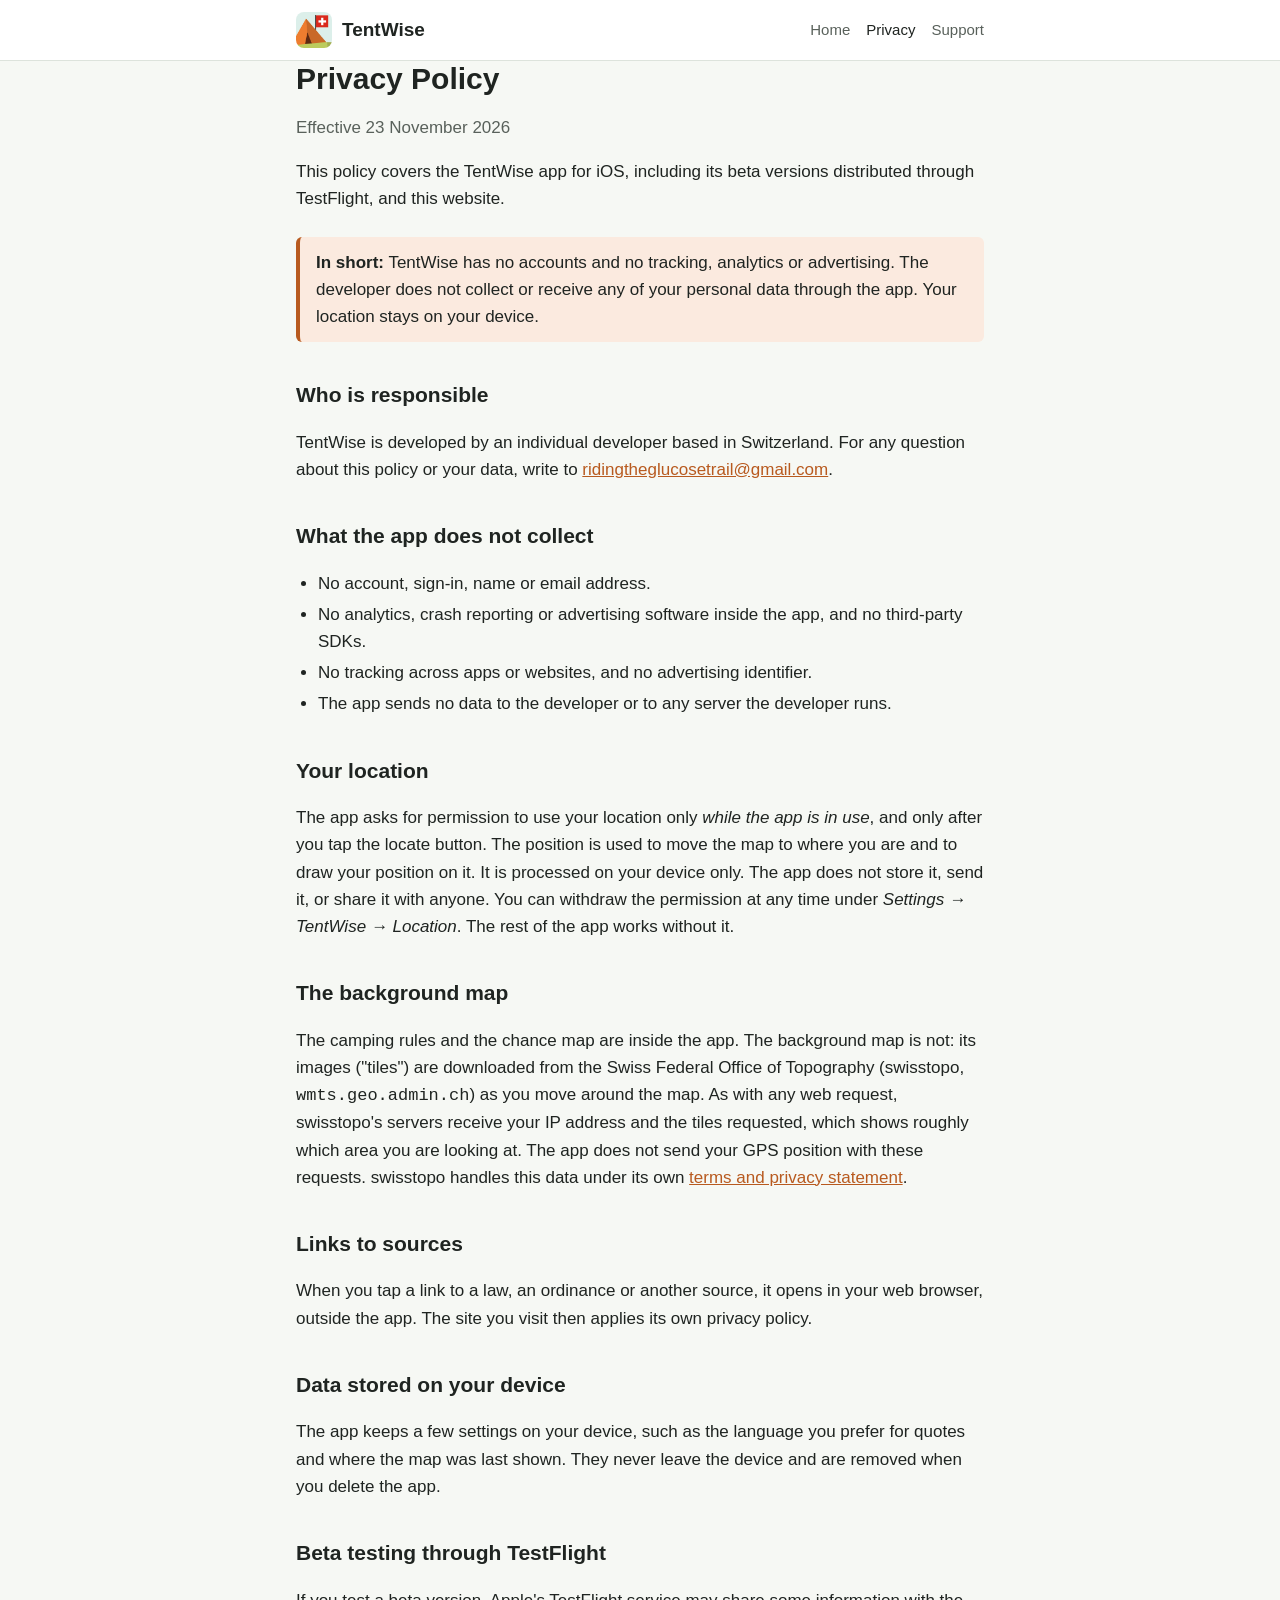
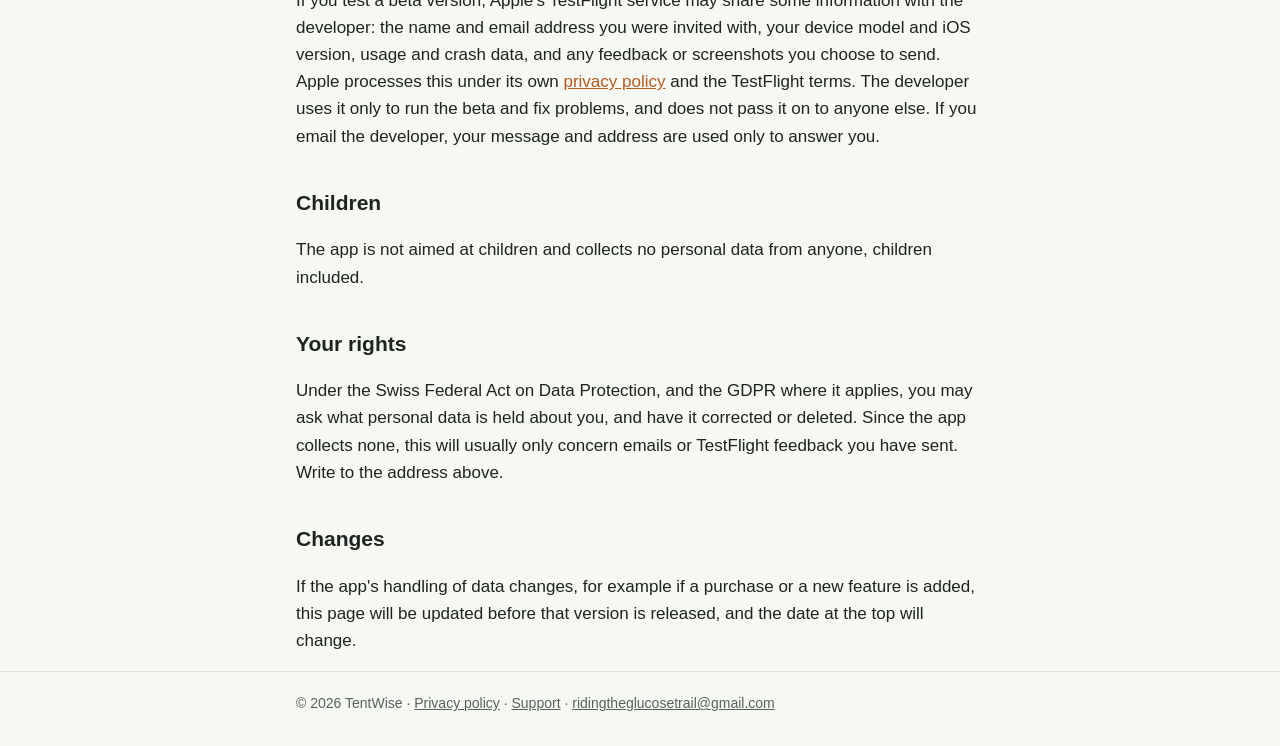
==== privacy.html @ beac7eb0 "TentWise website: home, privacy policy, support Co-Authored-By: Claude Opus 5.5 <noreply@anthropic.c" ====
<!doctype html>
<html lang="en">
<head>
<meta charset="utf-8">
<meta name="viewport" content="width=device-width, initial-scale=1">
<title>Privacy Policy — TentWise</title>
<meta name="description" content="How the TentWise app handles your data: no account, no tracking, location only on request and never sent anywhere.">
<link rel="icon" href="icon.png">
<link rel="apple-touch-icon" href="apple-touch-icon.png">
<link rel="stylesheet" href="style.css">
</head>
<body>
<header class="site"><div class="wrap">
  <a class="brand" href="./"><img src="icon.png" alt="">TentWise</a>
  <nav><a href="./">Home</a><a href="privacy.html" aria-current="page">Privacy</a><a href="support.html">Support</a></nav>
</div></header>

<main class="wrap">
  <h1>Privacy Policy</h1>
  <p class="muted">Effective 23 November 2026</p>

  <p>This policy covers the TentWise app for iOS, including its beta versions
  distributed through TestFlight, and this website.</p>

  <div class="note"><strong>In short:</strong> TentWise has no accounts and no
  tracking, analytics or advertising. The developer does not collect or receive
  any of your personal data through the app. Your location stays on your device.</div>

  <h2>Who is responsible</h2>
  <p>TentWise is developed by an individual developer based in Switzerland. For any
  question about this policy or your data, write to
  <a href="mailto:ridingtheglucosetrail@gmail.com">ridingtheglucosetrail@gmail.com</a>.</p>

  <h2>What the app does not collect</h2>
  <ul>
    <li>No account, sign-in, name or email address.</li>
    <li>No analytics, crash reporting or advertising software inside the app, and
    no third-party SDKs.</li>
    <li>No tracking across apps or websites, and no advertising identifier.</li>
    <li>The app sends no data to the developer or to any server the developer runs.</li>
  </ul>

  <h2>Your location</h2>
  <p>The app asks for permission to use your location only <em>while the app is
  in use</em>, and only after you tap the locate button. The position is used to
  move the map to where you are and to draw your position on it. It is processed
  on your device only. The app does not store it, send it, or share it with anyone.
  You can withdraw the permission at any time under <em>Settings → TentWise →
  Location</em>. The rest of the app works without it.</p>

  <h2>The background map</h2>
  <p>The camping rules and the chance map are inside the app. The background map
  is not: its images ("tiles") are downloaded from the Swiss Federal Office of
  Topography (swisstopo, <code>wmts.geo.admin.ch</code>) as you move around the
  map. As with any web request, swisstopo's servers receive your IP address and the
  tiles requested, which shows roughly which area you are looking at. The app does
  not send your GPS position with these requests. swisstopo handles this data
  under its own
  <a href="https://www.admin.ch/en/terms-and-conditions">terms and
  privacy statement</a>.</p>

  <h2>Links to sources</h2>
  <p>When you tap a link to a law, an ordinance or another source, it opens in your
  web browser, outside the app. The site you visit then applies its own privacy
  policy.</p>

  <h2>Data stored on your device</h2>
  <p>The app keeps a few settings on your device, such as the language you prefer
  for quotes and where the map was last shown. They never leave the device and are
  removed when you delete the app.</p>

  <h2>Beta testing through TestFlight</h2>
  <p>If you test a beta version, Apple's TestFlight service may share some
  information with the developer: the name and email address you were invited
  with, your device model and iOS version, usage and crash data, and any feedback
  or screenshots you choose to send. Apple processes this under its own
  <a href="https://www.apple.com/legal/privacy/">privacy policy</a> and the TestFlight
  terms. The developer uses it only to run the beta and fix problems, and does not
  pass it on to anyone else. If you email the developer, your message and address
  are used only to answer you.</p>

  <h2>Children</h2>
  <p>The app is not aimed at children and collects no personal data from anyone,
  children included.</p>

  <h2>Your rights</h2>
  <p>Under the Swiss Federal Act on Data Protection, and the GDPR where it applies,
  you may ask what personal data is held about you, and have it corrected or
  deleted. Since the app collects none, this will usually only concern emails or
  TestFlight feedback you have sent. Write to the address above.</p>

  <h2>Changes</h2>
  <p>If the app's handling of data changes, for example if a purchase or a new
  feature is added, this page will be updated before that version is released,
  and the date at the top will change.</p>
</main>

<footer><div class="wrap">
  © 2026 TentWise · <a href="privacy.html">Privacy policy</a> · <a href="support.html">Support</a> ·
  <a href="mailto:ridingtheglucosetrail@gmail.com">ridingtheglucosetrail@gmail.com</a>
</div></footer>
</body>
</html>
---- style.css ----
:root {
  --bg: #f6f8f4;
  --surface: #ffffff;
  --text: #1f2421;
  --muted: #59615b;
  --line: #dde3dc;
  --accent: #b85a1f;
  --accent-soft: #fbeadf;
  --green: #6f7d2a;
  color-scheme: light dark;
}
@media (prefers-color-scheme: dark) {
  :root {
    --bg: #131614;
    --surface: #1c201d;
    --text: #e8ece7;
    --muted: #a2aba3;
    --line: #2e3430;
    --accent: #f0904d;
    --accent-soft: #33241a;
    --green: #bccb5e;
  }
}
* { box-sizing: border-box; }
html { -webkit-text-size-adjust: 100%; }
body {
  margin: 0;
  background: var(--bg);
  color: var(--text);
  font: 17px/1.6 -apple-system, BlinkMacSystemFont, "Segoe UI", Roboto, Helvetica, Arial, sans-serif;
}
a { color: var(--accent); }
a:hover { text-decoration-thickness: 2px; }
.wrap { max-width: 720px; margin: 0 auto; padding: 0 16px; }
header.site {
  border-bottom: 1px solid var(--line);
  background: var(--surface);
}
header.site .wrap {
  display: flex; align-items: center; gap: 12px; flex-wrap: wrap;
  padding-top: 12px; padding-bottom: 12px;
}
.brand { display: flex; align-items: center; gap: 10px; text-decoration: none; color: var(--text); font-weight: 700; font-size: 19px; }
.brand img { width: 36px; height: 36px; border-radius: 8px; }
nav { margin-left: auto; display: flex; gap: 16px; flex-wrap: wrap; }
nav a { color: var(--muted); text-decoration: none; font-size: 15px; }
nav a[aria-current="page"], nav a:hover { color: var(--text); }
main { padding: 32px 0 48px; }
.hero { display: flex; gap: 24px; align-items: center; flex-wrap: wrap; margin-bottom: 8px; }
.hero img { width: 112px; height: 112px; border-radius: 24px; box-shadow: 0 2px 10px rgba(0,0,0,.12); }
.hero h1 { margin: 0; font-size: 36px; line-height: 1.15; }
.hero p { margin: 4px 0 0; color: var(--muted); font-size: 19px; }
h1 { font-size: 30px; line-height: 1.2; margin: 0 0 8px; }
h2 { font-size: 21px; margin: 36px 0 8px; }
h3 { font-size: 17px; margin: 24px 0 4px; }
.lede { font-size: 19px; }
.muted { color: var(--muted); }
.note {
  background: var(--accent-soft);
  border-left: 4px solid var(--accent);
  padding: 12px 16px; border-radius: 6px; margin: 24px 0;
}
.card {
  background: var(--surface); border: 1px solid var(--line);
  border-radius: 10px; padding: 16px 20px; margin: 16px 0;
}
.card h3 { margin-top: 0; }
.button {
  display: inline-block; background: var(--accent); color: #fff;
  padding: 10px 18px; border-radius: 8px; text-decoration: none; font-weight: 600;
}
@media (prefers-color-scheme: dark) { .button { color: #131614; } }
ul { padding-left: 22px; }
li { margin: 4px 0; }
footer {
  border-top: 1px solid var(--line); color: var(--muted); font-size: 14px;
  padding: 20px 0 32px;
}
footer a { color: var(--muted); }
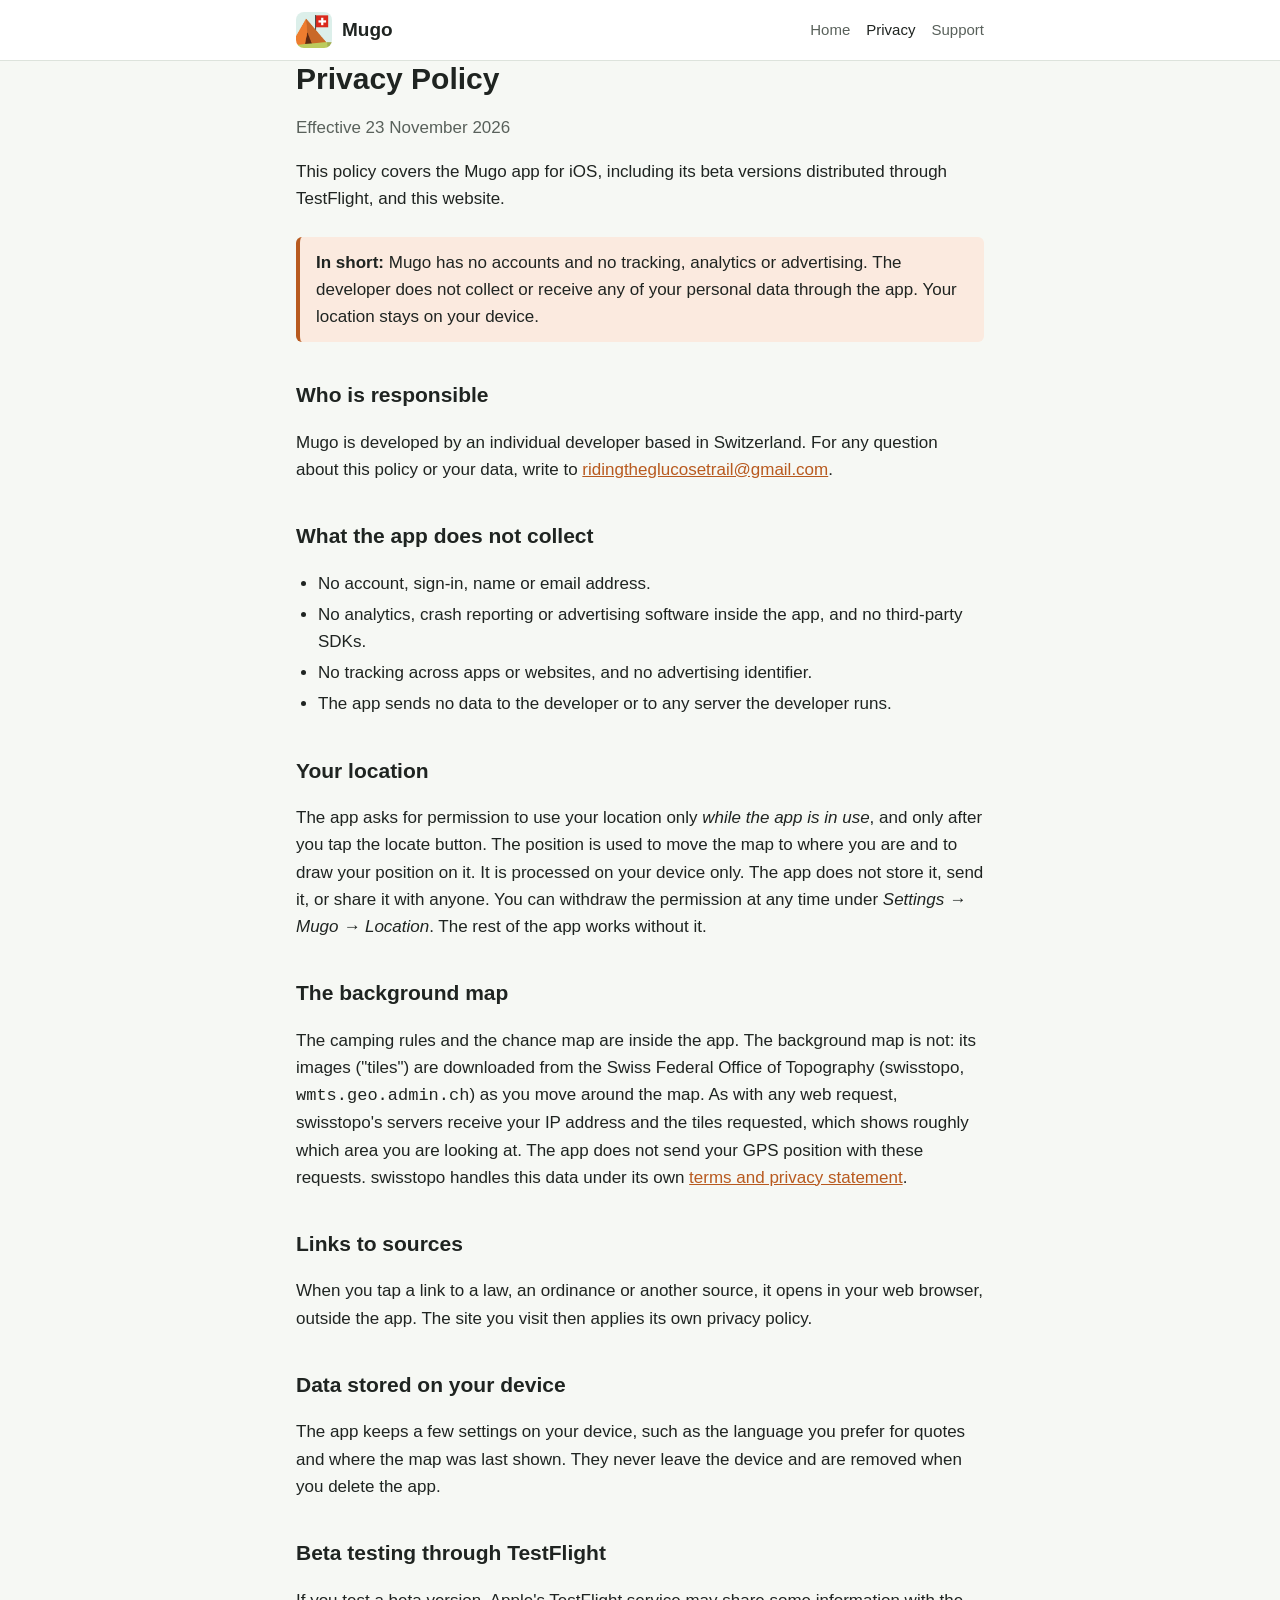
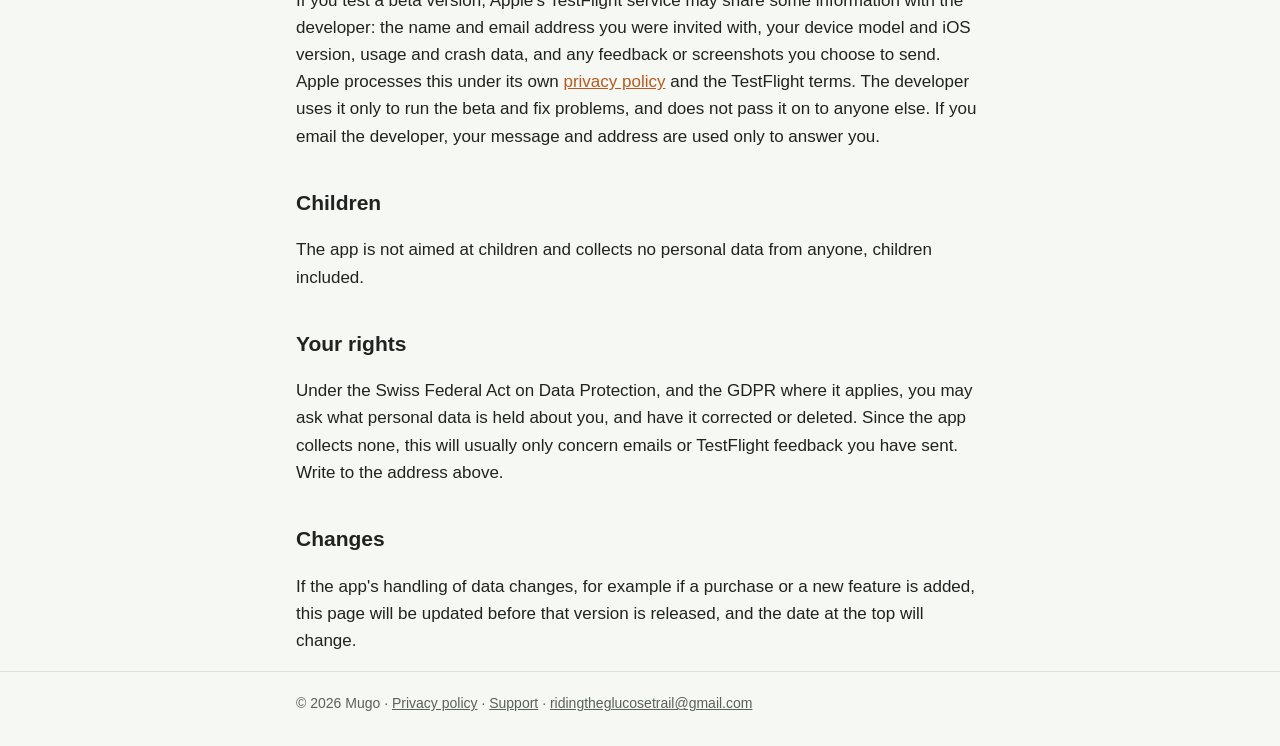
==== commit 386d829d: "Rename to Mugo and serve the site at mugo.ch Co-Authored-By: Claude Opus 5.5 <noreply@anthropic.com>" ====
--- a/privacy.html
+++ b/privacy.html
@@ -3,15 +3,15 @@
 <head>
 <meta charset="utf-8">
 <meta name="viewport" content="width=device-width, initial-scale=1">
-<title>Privacy Policy — TentWise</title>
-<meta name="description" content="How the TentWise app handles your data: no account, no tracking, location only on request and never sent anywhere.">
+<title>Privacy Policy — Mugo</title>
+<meta name="description" content="How the Mugo app handles your data: no account, no tracking, location only on request and never sent anywhere.">
 <link rel="icon" href="icon.png">
 <link rel="apple-touch-icon" href="apple-touch-icon.png">
 <link rel="stylesheet" href="style.css">
 </head>
 <body>
 <header class="site"><div class="wrap">
-  <a class="brand" href="./"><img src="icon.png" alt="">TentWise</a>
+  <a class="brand" href="./"><img src="icon.png" alt="">Mugo</a>
   <nav><a href="./">Home</a><a href="privacy.html" aria-current="page">Privacy</a><a href="support.html">Support</a></nav>
 </div></header>
 
@@ -19,15 +19,15 @@
   <h1>Privacy Policy</h1>
   <p class="muted">Effective 23 November 2026</p>
 
-  <p>This policy covers the TentWise app for iOS, including its beta versions
+  <p>This policy covers the Mugo app for iOS, including its beta versions
   distributed through TestFlight, and this website.</p>
 
-  <div class="note"><strong>In short:</strong> TentWise has no accounts and no
+  <div class="note"><strong>In short:</strong> Mugo has no accounts and no
   tracking, analytics or advertising. The developer does not collect or receive
   any of your personal data through the app. Your location stays on your device.</div>
 
   <h2>Who is responsible</h2>
-  <p>TentWise is developed by an individual developer based in Switzerland. For any
+  <p>Mugo is developed by an individual developer based in Switzerland. For any
   question about this policy or your data, write to
   <a href="mailto:ridingtheglucosetrail@gmail.com">ridingtheglucosetrail@gmail.com</a>.</p>
 
@@ -45,7 +45,7 @@
   in use</em>, and only after you tap the locate button. The position is used to
   move the map to where you are and to draw your position on it. It is processed
   on your device only. The app does not store it, send it, or share it with anyone.
-  You can withdraw the permission at any time under <em>Settings → TentWise →
+  You can withdraw the permission at any time under <em>Settings → Mugo →
   Location</em>. The rest of the app works without it.</p>
 
   <h2>The background map</h2>
@@ -96,7 +96,7 @@
 </main>
 
 <footer><div class="wrap">
-  © 2026 TentWise · <a href="privacy.html">Privacy policy</a> · <a href="support.html">Support</a> ·
+  © 2026 Mugo · <a href="privacy.html">Privacy policy</a> · <a href="support.html">Support</a> ·
   <a href="mailto:ridingtheglucosetrail@gmail.com">ridingtheglucosetrail@gmail.com</a>
 </div></footer>
 </body>
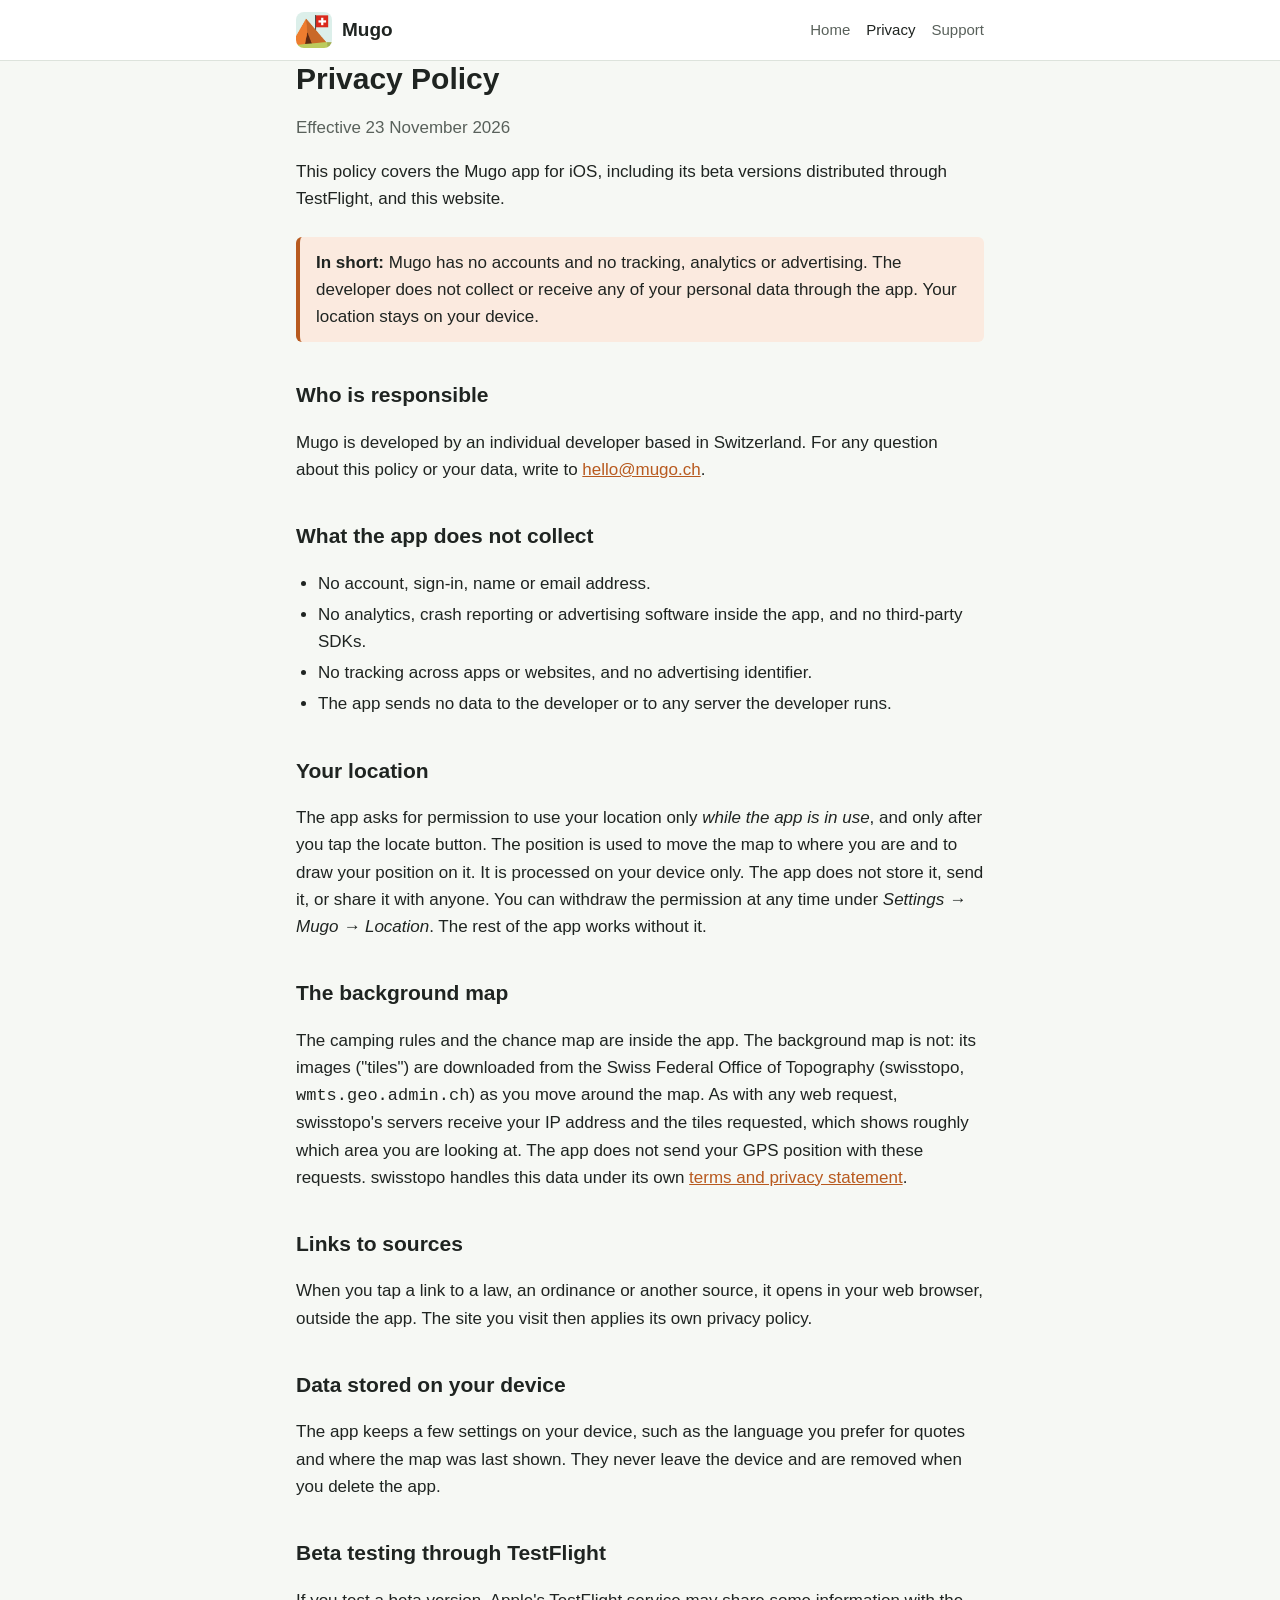
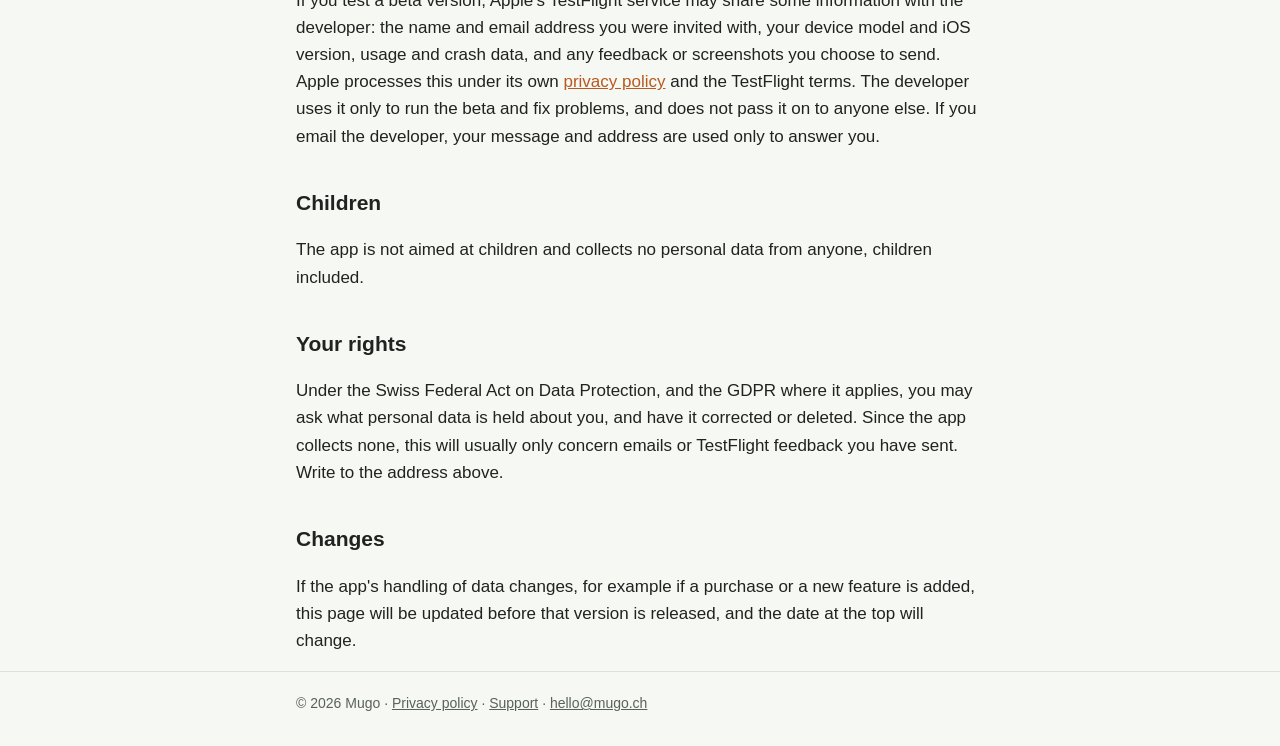
==== commit ed36c878: "Contact address: hello@mugo.ch Co-Authored-By: Claude Opus 5.5 <noreply@anthropic.com> Claude-Sessio" ====
--- a/privacy.html
+++ b/privacy.html
@@ -29,7 +29,7 @@
   <h2>Who is responsible</h2>
   <p>Mugo is developed by an individual developer based in Switzerland. For any
   question about this policy or your data, write to
-  <a href="mailto:ridingtheglucosetrail@gmail.com">ridingtheglucosetrail@gmail.com</a>.</p>
+  <a href="mailto:hello@mugo.ch">hello@mugo.ch</a>.</p>
 
   <h2>What the app does not collect</h2>
   <ul>
@@ -97,7 +97,7 @@
 
 <footer><div class="wrap">
   © 2026 Mugo · <a href="privacy.html">Privacy policy</a> · <a href="support.html">Support</a> ·
-  <a href="mailto:ridingtheglucosetrail@gmail.com">ridingtheglucosetrail@gmail.com</a>
+  <a href="mailto:hello@mugo.ch">hello@mugo.ch</a>
 </div></footer>
 </body>
 </html>
